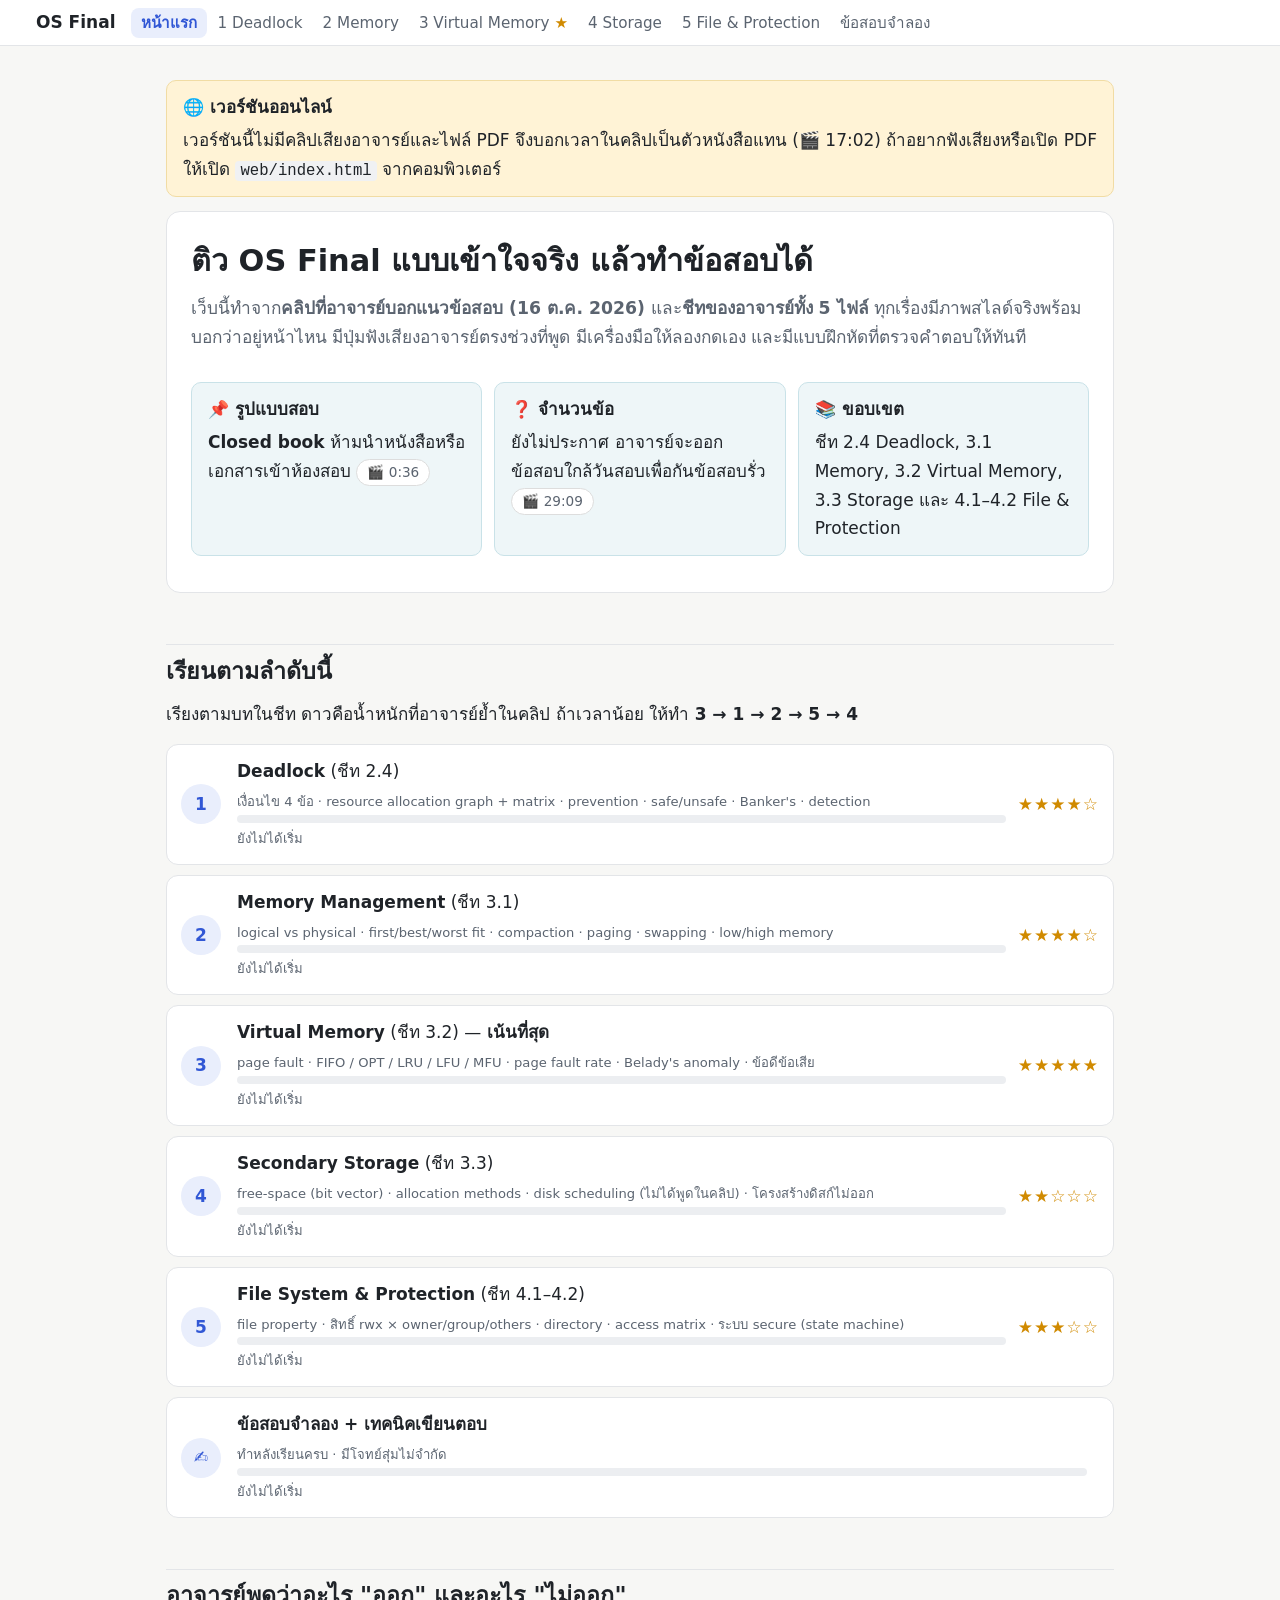
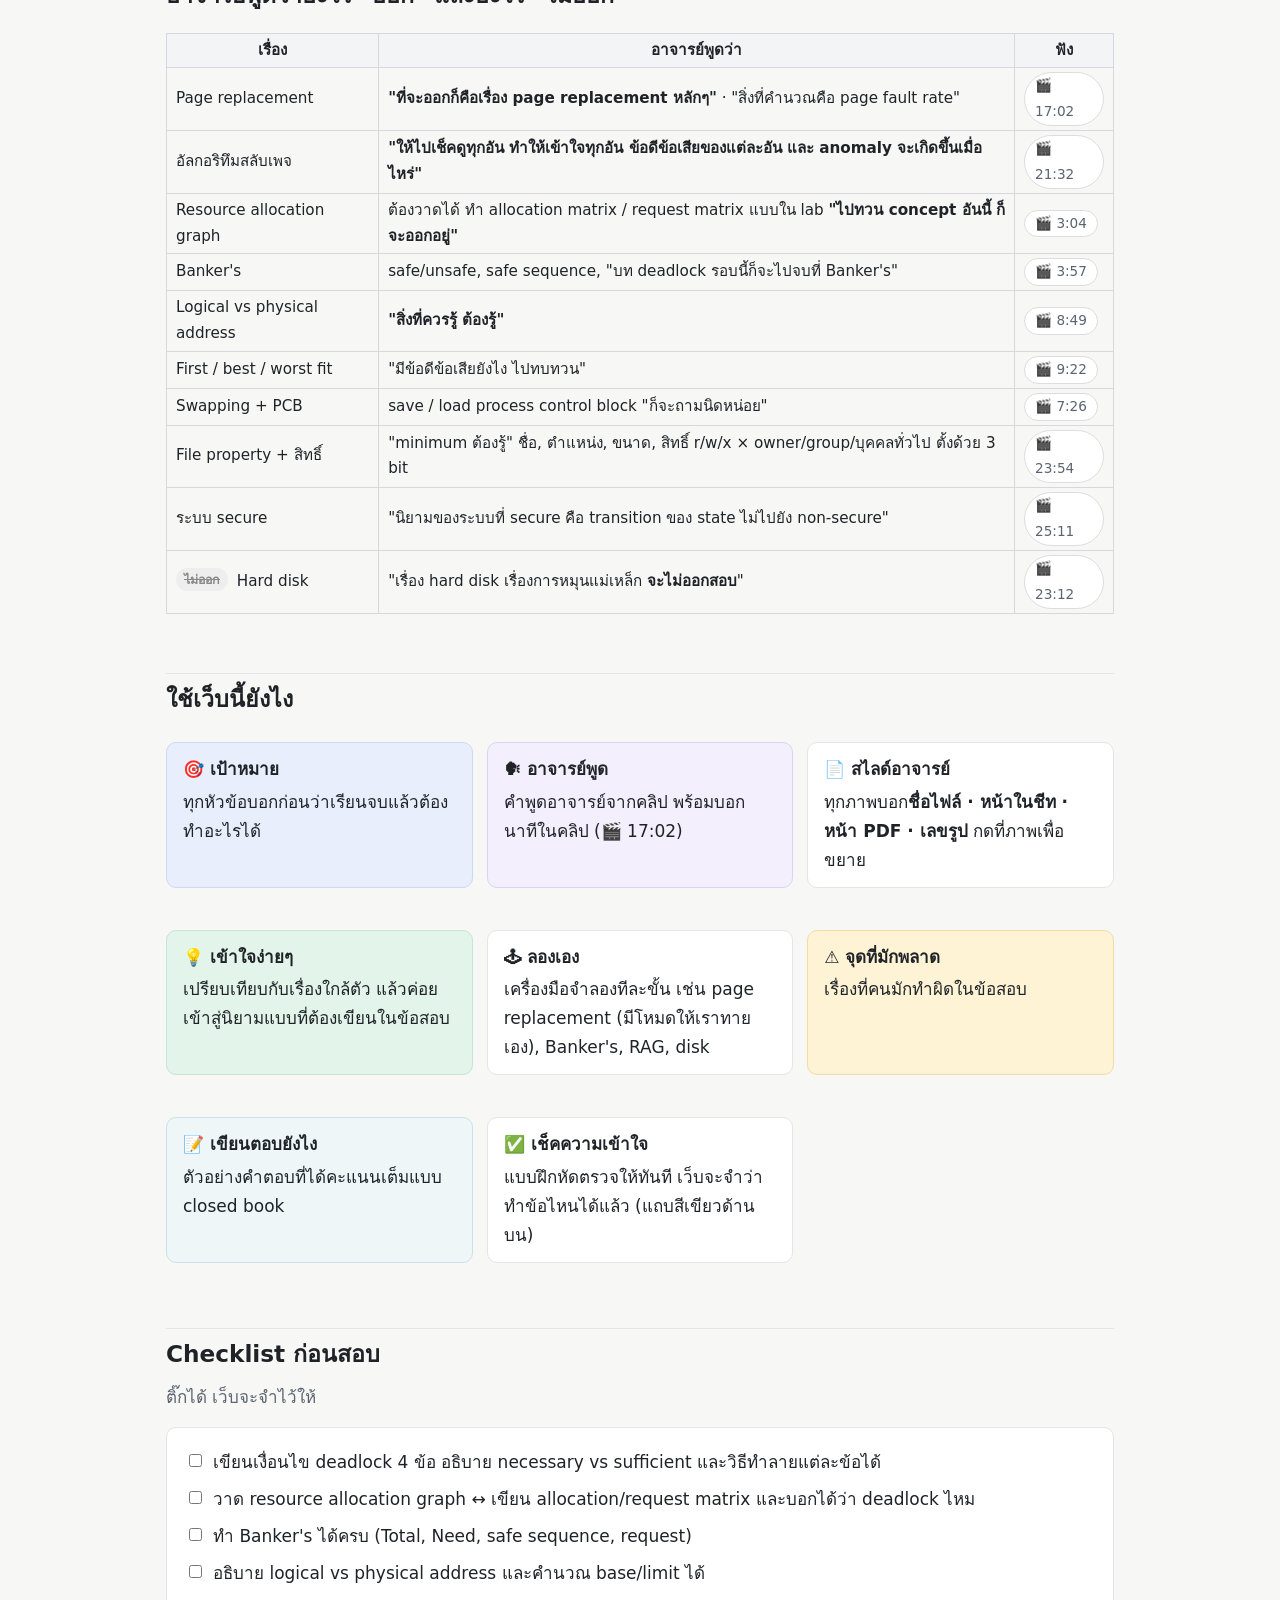
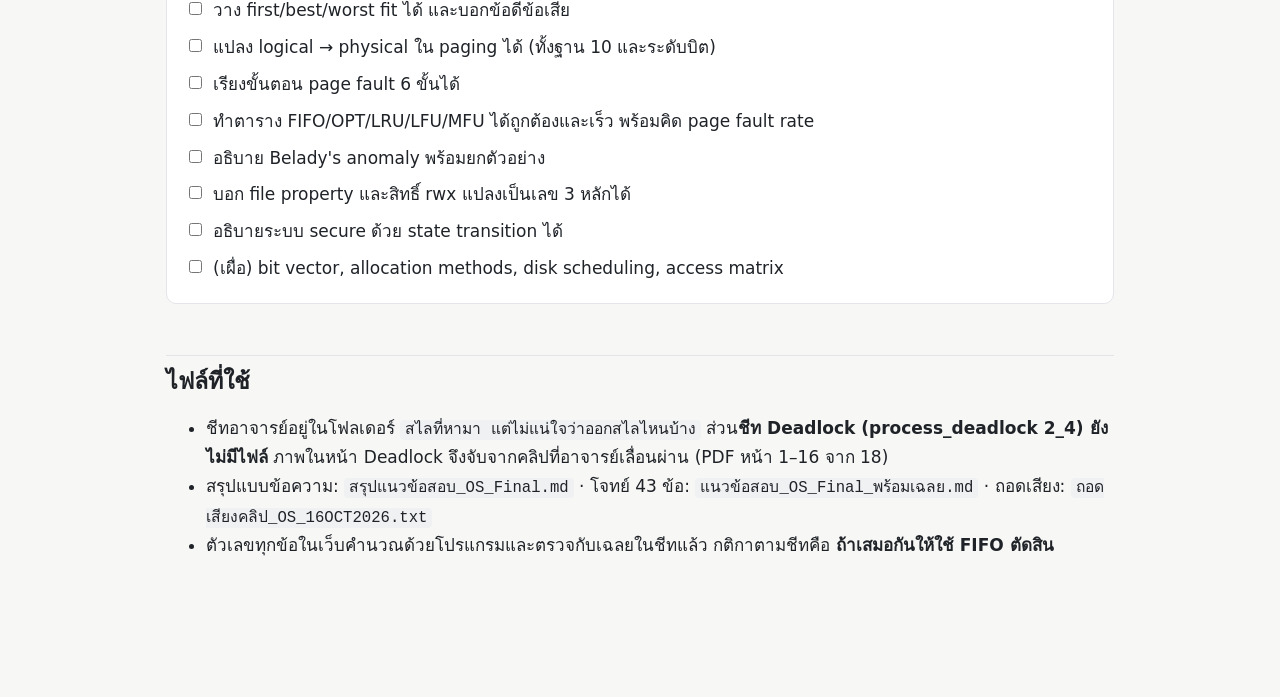
==== index.html @ ed5f4ecb "Add OS final exam study site Static study site for the OS final: deadlock, memory management, virtua" ====
<!doctype html>
<html lang="th">
<head>
<meta charset="utf-8">
<meta name="viewport" content="width=device-width, initial-scale=1">
<title>ติว OS Final — หน้าแรก</title>
<link rel="stylesheet" href="assets/style.css">
</head>
<body>
<div class="wrap single">
<main>

<div class="hero">
  <h1>ติว OS Final แบบเข้าใจจริง แล้วทำข้อสอบได้</h1>
  <p class="lead">เว็บนี้ทำจาก<b>คลิปที่อาจารย์บอกแนวข้อสอบ (16 ต.ค. 2026)</b> และ<b>ชีทของอาจารย์ทั้ง 5 ไฟล์</b> ทุกเรื่องมีภาพสไลด์จริงพร้อมบอกว่าอยู่หน้าไหน มีปุ่มฟังเสียงอาจารย์ตรงช่วงที่พูด มีเครื่องมือให้ลองกดเอง และมีแบบฝึกหัดที่ตรวจคำตอบให้ทันที</p>
  <div class="grid3">
    <div class="box exam"><span class="t">📌 รูปแบบสอบ</span><b>Closed book</b> ห้ามนำหนังสือหรือเอกสารเข้าห้องสอบ <button class="ts" data-ts="36"></button></div>
    <div class="box exam"><span class="t">❓ จำนวนข้อ</span>ยังไม่ประกาศ อาจารย์จะออกข้อสอบใกล้วันสอบเพื่อกันข้อสอบรั่ว <button class="ts" data-ts="1749"></button></div>
    <div class="box exam"><span class="t">📚 ขอบเขต</span>ชีท 2.4 Deadlock, 3.1 Memory, 3.2 Virtual Memory, 3.3 Storage และ 4.1–4.2 File &amp; Protection</div>
  </div>
</div>

<h2>เรียนตามลำดับนี้</h2>
<p>เรียงตามบทในชีท ดาวคือน้ำหนักที่อาจารย์ย้ำในคลิป ถ้าเวลาน้อย ให้ทำ <b>3 → 1 → 2 → 5 → 4</b></p>
<div class="roadmap">
  <a class="step" href="deadlock.html"><span class="n">1</span>
    <span><b>Deadlock</b> (ชีท 2.4)<br><span class="w">เงื่อนไข 4 ข้อ · resource allocation graph + matrix · prevention · safe/unsafe · Banker's · detection</span>
      <div class="progress" data-progress="deadlock"><i></i></div><span class="w ptxt"></span></span>
    <span class="stars">★★★★☆</span></a>
  <a class="step" href="memory.html"><span class="n">2</span>
    <span><b>Memory Management</b> (ชีท 3.1)<br><span class="w">logical vs physical · first/best/worst fit · compaction · paging · swapping · low/high memory</span>
      <div class="progress" data-progress="memory"><i></i></div><span class="w ptxt"></span></span>
    <span class="stars">★★★★☆</span></a>
  <a class="step" href="vm.html"><span class="n">3</span>
    <span><b>Virtual Memory</b> (ชีท 3.2) — <b>เน้นที่สุด</b><br><span class="w">page fault · FIFO / OPT / LRU / LFU / MFU · page fault rate · Belady's anomaly · ข้อดีข้อเสีย</span>
      <div class="progress" data-progress="vm"><i></i></div><span class="w ptxt"></span></span>
    <span class="stars">★★★★★</span></a>
  <a class="step" href="storage.html"><span class="n">4</span>
    <span><b>Secondary Storage</b> (ชีท 3.3)<br><span class="w">free-space (bit vector) · allocation methods · disk scheduling (ไม่ได้พูดในคลิป) · โครงสร้างดิสก์ไม่ออก</span>
      <div class="progress" data-progress="storage"><i></i></div><span class="w ptxt"></span></span>
    <span class="stars">★★☆☆☆</span></a>
  <a class="step" href="file.html"><span class="n">5</span>
    <span><b>File System &amp; Protection</b> (ชีท 4.1–4.2)<br><span class="w">file property · สิทธิ์ rwx × owner/group/others · directory · access matrix · ระบบ secure (state machine)</span>
      <div class="progress" data-progress="file"><i></i></div><span class="w ptxt"></span></span>
    <span class="stars">★★★☆☆</span></a>
  <a class="step" href="exam.html"><span class="n">✍</span>
    <span><b>ข้อสอบจำลอง + เทคนิคเขียนตอบ</b><br><span class="w">ทำหลังเรียนครบ · มีโจทย์สุ่มไม่จำกัด</span>
      <div class="progress" data-progress="exam"><i></i></div><span class="w ptxt"></span></span>
    <span class="stars"></span></a>
</div>

<h2>อาจารย์พูดว่าอะไร "ออก" และอะไร "ไม่ออก"</h2>
<div class="tblwrap">
<table class="t left">
  <tr><th>เรื่อง</th><th>อาจารย์พูดว่า</th><th>ฟัง</th></tr>
  <tr><td>Page replacement</td><td><b>"ที่จะออกก็คือเรื่อง page replacement หลักๆ"</b> · "สิ่งที่คำนวณคือ page fault rate"</td><td><button class="ts" data-ts="1022"></button></td></tr>
  <tr><td>อัลกอริทึมสลับเพจ</td><td><b>"ให้ไปเช็คดูทุกอัน ทำให้เข้าใจทุกอัน ข้อดีข้อเสียของแต่ละอัน และ anomaly จะเกิดขึ้นเมื่อไหร่"</b></td><td><button class="ts" data-ts="1292"></button></td></tr>
  <tr><td>Resource allocation graph</td><td>ต้องวาดได้ ทำ allocation matrix / request matrix แบบใน lab <b>"ไปทวน concept อันนี้ ก็จะออกอยู่"</b></td><td><button class="ts" data-ts="184"></button></td></tr>
  <tr><td>Banker's</td><td>safe/unsafe, safe sequence, "บท deadlock รอบนี้ก็จะไปจบที่ Banker's"</td><td><button class="ts" data-ts="237"></button></td></tr>
  <tr><td>Logical vs physical address</td><td><b>"สิ่งที่ควรรู้ ต้องรู้"</b></td><td><button class="ts" data-ts="529"></button></td></tr>
  <tr><td>First / best / worst fit</td><td>"มีข้อดีข้อเสียยังไง ไปทบทวน"</td><td><button class="ts" data-ts="562"></button></td></tr>
  <tr><td>Swapping + PCB</td><td>save / load process control block "ก็จะถามนิดหน่อย"</td><td><button class="ts" data-ts="446"></button></td></tr>
  <tr><td>File property + สิทธิ์</td><td>"minimum ต้องรู้" ชื่อ, ตำแหน่ง, ขนาด, สิทธิ์ r/w/x × owner/group/บุคคลทั่วไป ตั้งด้วย 3 bit</td><td><button class="ts" data-ts="1434"></button></td></tr>
  <tr><td>ระบบ secure</td><td>"นิยามของระบบที่ secure คือ transition ของ state ไม่ไปยัง non-secure"</td><td><button class="ts" data-ts="1511"></button></td></tr>
  <tr><td><span class="tag no">ไม่ออก</span> Hard disk</td><td>"เรื่อง hard disk เรื่องการหมุนแม่เหล็ก <b>จะไม่ออกสอบ</b>"</td><td><button class="ts" data-ts="1392"></button></td></tr>
</table>
</div>

<h2>ใช้เว็บนี้ยังไง</h2>
<div class="grid2">
  <div class="box goal"><span class="t">🎯 เป้าหมาย</span>ทุกหัวข้อบอกก่อนว่าเรียนจบแล้วต้องทำอะไรได้</div>
  <div class="box prof"><span class="t">🗣 อาจารย์พูด</span><span class="local-only">กด <button class="ts" data-ts="1022"></button> เพื่อฟังเสียงอาจารย์ช่วงนั้น (คลิปจะเปิดมุมขวาล่าง)</span><span class="hosted-only">คำพูดอาจารย์จากคลิป พร้อมบอกนาทีในคลิป (🎬 17:02)</span></div>
  <div class="box"><span class="t">📄 สไลด์อาจารย์</span>ทุกภาพบอก<b>ชื่อไฟล์ · หน้าในชีท · หน้า PDF · เลขรูป</b> กดที่ภาพเพื่อขยาย<span class="local-only"> หรือกด "เปิด PDF หน้านี้" เพื่อดูไฟล์จริง</span></div>
  <div class="box idea"><span class="t">💡 เข้าใจง่ายๆ</span>เปรียบเทียบกับเรื่องใกล้ตัว แล้วค่อยเข้าสู่นิยามแบบที่ต้องเขียนในข้อสอบ</div>
  <div class="box"><span class="t">🕹 ลองเอง</span>เครื่องมือจำลองทีละขั้น เช่น page replacement (มีโหมดให้เราทายเอง), Banker's, RAG, disk</div>
  <div class="box trap"><span class="t">⚠️ จุดที่มักพลาด</span>เรื่องที่คนมักทำผิดในข้อสอบ</div>
  <div class="box exam"><span class="t">📝 เขียนตอบยังไง</span>ตัวอย่างคำตอบที่ได้คะแนนเต็มแบบ closed book</div>
  <div class="box"><span class="t">✅ เช็คความเข้าใจ</span>แบบฝึกหัดตรวจให้ทันที เว็บจะจำว่าทำข้อไหนได้แล้ว (แถบสีเขียวด้านบน)</div>
</div>

<h2>Checklist ก่อนสอบ</h2>
<p class="muted">ติ๊กได้ เว็บจะจำไว้ให้</p>
<div class="card">
  <label class="check"><input type="checkbox" id="c1"> เขียนเงื่อนไข deadlock 4 ข้อ อธิบาย necessary vs sufficient และวิธีทำลายแต่ละข้อได้</label>
  <label class="check"><input type="checkbox" id="c2"> วาด resource allocation graph ↔ เขียน allocation/request matrix และบอกได้ว่า deadlock ไหม</label>
  <label class="check"><input type="checkbox" id="c3"> ทำ Banker's ได้ครบ (Total, Need, safe sequence, request)</label>
  <label class="check"><input type="checkbox" id="c4"> อธิบาย logical vs physical address และคำนวณ base/limit ได้</label>
  <label class="check"><input type="checkbox" id="c5"> วาง first/best/worst fit ได้ และบอกข้อดีข้อเสีย</label>
  <label class="check"><input type="checkbox" id="c6"> แปลง logical → physical ใน paging ได้ (ทั้งฐาน 10 และระดับบิต)</label>
  <label class="check"><input type="checkbox" id="c7"> เรียงขั้นตอน page fault 6 ขั้นได้</label>
  <label class="check"><input type="checkbox" id="c8"> ทำตาราง FIFO/OPT/LRU/LFU/MFU ได้ถูกต้องและเร็ว พร้อมคิด page fault rate</label>
  <label class="check"><input type="checkbox" id="c9"> อธิบาย Belady's anomaly พร้อมยกตัวอย่าง</label>
  <label class="check"><input type="checkbox" id="c10"> บอก file property และสิทธิ์ rwx แปลงเป็นเลข 3 หลักได้</label>
  <label class="check"><input type="checkbox" id="c11"> อธิบายระบบ secure ด้วย state transition ได้</label>
  <label class="check"><input type="checkbox" id="c12"> (เผื่อ) bit vector, allocation methods, disk scheduling, access matrix</label>
</div>

<h2>ไฟล์ที่ใช้</h2>
<ul>
  <li>ชีทอาจารย์อยู่ในโฟลเดอร์ <code>สไลที่หามา แต่ไม่แน่ใจว่าออกสไลไหนบ้าง</code> ส่วน<b>ชีท Deadlock (process_deadlock 2_4) ยังไม่มีไฟล์</b> ภาพในหน้า Deadlock จึงจับจากคลิปที่อาจารย์เลื่อนผ่าน (PDF หน้า 1–16 จาก 18)</li>
  <li>สรุปแบบข้อความ: <code>สรุปแนวข้อสอบ_OS_Final.md</code> · โจทย์ 43 ข้อ: <code>แนวข้อสอบ_OS_Final_พร้อมเฉลย.md</code> · ถอดเสียง: <code>ถอดเสียงคลิป_OS_16OCT2026.txt</code></li>
  <li>ตัวเลขทุกข้อในเว็บคำนวณด้วยโปรแกรมและตรวจกับเฉลยในชีทแล้ว กติกาตามชีทคือ <b>ถ้าเสมอกันให้ใช้ FIFO ตัดสิน</b></li>
</ul>

</main>
</div>
<script src="assets/core.js"></script>
<script src="assets/ui.js"></script>
<script src="assets/widgets.js"></script>
</body>
</html>
---- assets/style.css ----
:root {
  --bg: #f7f7f5;
  --card: #ffffff;
  --ink: #1f2328;
  --muted: #5b6470;
  --line: #e3e5e8;
  --accent: #3157d5;
  --accent-soft: #e9eefc;
  --good: #1a7f4b;
  --good-soft: #e3f4ea;
  --bad: #c43d3d;
  --bad-soft: #fbe7e7;
  --warn: #9a6200;
  --warn-soft: #fff3d6;
  --hl: #ffe9a8;
  --radius: 10px;
  --mono: "Cascadia Mono", Consolas, Menlo, "Courier New", monospace;
  --sans: "Sarabun", "Leelawadee UI", Thonburi, "Noto Sans Thai", Tahoma, system-ui, -apple-system, sans-serif;
}
* { box-sizing: border-box; }
html { scroll-behavior: smooth; scroll-padding-top: 72px; }
body { margin: 0; font-family: var(--sans); font-size: 17px; line-height: 1.7; color: var(--ink); background: var(--bg); }
a { color: var(--accent); }
code, kbd, .mono { font-family: var(--mono); font-size: .92em; }
code { background: #f0f1f3; padding: 1px 5px; border-radius: 4px; }
h1, h2, h3, h4 { line-height: 1.35; }
h1 { font-size: 1.9rem; margin: .2em 0 .4em; }
h2 { font-size: 1.45rem; margin: 2.2em 0 .6em; padding-top: .4em; border-top: 1px solid var(--line); }
h3 { font-size: 1.15rem; margin: 1.6em 0 .5em; }
p { margin: .5em 0 .9em; }

/* ---------- top bar ---------- */
.topbar { position: sticky; top: 0; z-index: 50; background: #fff; border-bottom: 1px solid var(--line); }
.topbar .in { max-width: 1240px; margin: 0 auto; display: flex; align-items: center; gap: 6px; padding: 8px 16px; overflow-x: auto; }
.topbar .brand { font-weight: 700; margin-right: 10px; white-space: nowrap; text-decoration: none; color: var(--ink); }
.topbar nav a { white-space: nowrap; text-decoration: none; color: var(--muted); padding: 6px 10px; border-radius: 8px; font-size: .95rem; }
.topbar nav a:hover { background: #f1f2f4; color: var(--ink); }
.topbar nav a.on { background: var(--accent-soft); color: var(--accent); font-weight: 600; }
.topbar .star { color: #d08a00; }

/* ---------- layout ---------- */
.wrap { max-width: 1240px; margin: 0 auto; padding: 20px 16px 120px; display: grid; grid-template-columns: 230px minmax(0, 1fr); gap: 28px; }
.wrap.single { grid-template-columns: minmax(0, 1fr); max-width: 980px; }
.toc { position: sticky; top: 70px; align-self: start; max-height: calc(100vh - 90px); overflow: auto; font-size: .9rem; padding-right: 6px; }
.toc b { display: block; margin-bottom: 6px; color: var(--muted); font-size: .8rem; letter-spacing: .04em; }
.toc a { display: block; color: var(--muted); text-decoration: none; padding: 3px 8px; border-left: 2px solid transparent; }
.toc a:hover, .toc a.on { color: var(--accent); border-left-color: var(--accent); }
.toc a.sub { padding-left: 18px; font-size: .85rem; }
main { min-width: 0; }
@media (max-width: 900px) { .wrap { grid-template-columns: minmax(0, 1fr); } .toc { display: none; } body { font-size: 16px; } }

.lead { font-size: 1.08rem; color: var(--muted); }
.card { background: var(--card); border: 1px solid var(--line); border-radius: var(--radius); padding: 16px 18px; margin: 14px 0; }
.grid2 { display: grid; grid-template-columns: repeat(auto-fit, minmax(280px, 1fr)); gap: 14px; }
.grid3 { display: grid; grid-template-columns: repeat(auto-fit, minmax(220px, 1fr)); gap: 12px; }

/* ---------- callouts ---------- */
.box { border-radius: var(--radius); padding: 12px 16px; margin: 14px 0; border: 1px solid var(--line); background: #fff; }
.box > :first-child { margin-top: 0; }
.box > :last-child { margin-bottom: 0; }
.box .t { font-weight: 700; display: block; margin-bottom: 4px; }
.goal { background: var(--accent-soft); border-color: #cdd8f7; }
.prof { background: #f3effc; border-color: #ddd2f5; }
.idea { background: var(--good-soft); border-color: #c4e6d2; }
.trap { background: var(--warn-soft); border-color: #f1dca4; }
.exam { background: #eef6f8; border-color: #c9e2e8; }
.prof q { quotes: "“" "”"; font-style: normal; }
.tag { display: inline-block; font-size: .78rem; padding: 1px 8px; border-radius: 99px; background: #eef0f3; color: var(--muted); margin-right: 4px; vertical-align: 2px; }
.tag.hot { background: #ffe8c2; color: #8a5300; }
.tag.no { background: #eee; color: #888; text-decoration: line-through; }

/* ---------- video timestamp button ---------- */
.ts { display: inline-flex; align-items: center; gap: 4px; border: 1px solid #cfc3ee; background: #fff; color: #5b3fb6; border-radius: 99px; padding: 0 10px; font-size: .85rem; cursor: pointer; font-family: var(--sans); line-height: 1.9; }
.ts:hover { background: #f3effc; }
.ts.off { cursor: default; border-color: #ddd; color: var(--muted); }
.ts.off:hover { background: #fff; }

/* ---------- slides ---------- */
.slides { display: grid; grid-template-columns: repeat(auto-fill, minmax(320px, 1fr)); gap: 12px; margin: 12px 0; }
.slides.one { grid-template-columns: minmax(0, 640px); }
.slides.wide { grid-template-columns: repeat(auto-fill, minmax(440px, 1fr)); }
figure.slide { margin: 0; background: #fff; border: 1px solid var(--line); border-radius: var(--radius); overflow: hidden; display: flex; flex-direction: column; }
figure.slide img { width: 100%; display: block; cursor: zoom-in; background: #fbf6ec; }
figure.slide figcaption { font-size: .82rem; padding: 8px 10px; color: var(--muted); line-height: 1.5; border-top: 1px solid var(--line); }
figure.slide figcaption b { color: var(--ink); }
figure.slide figcaption a { white-space: nowrap; }
.lightbox { position: fixed; inset: 0; background: rgba(15, 18, 25, .88); z-index: 100; display: none; overflow: auto; padding: 24px; }
.lightbox.on { display: block; }
.lightbox img { display: block; margin: 0 auto; max-width: min(1200px, 100%); background: #fff; border-radius: 6px; }
.lightbox .cap { color: #fff; text-align: center; margin: 10px auto; max-width: 1000px; font-size: .95rem; }
.lightbox .x { position: fixed; top: 14px; right: 18px; font-size: 28px; color: #fff; background: none; border: 0; cursor: pointer; }

/* ---------- video dock ---------- */
.vdock { position: fixed; right: 16px; bottom: 16px; z-index: 60; width: 380px; max-width: calc(100vw - 32px); background: #111; border-radius: 12px; box-shadow: 0 8px 28px rgba(0,0,0,.3); overflow: hidden; display: none; }
.vdock.on { display: block; }
.vdock video { width: 100%; display: block; }
.vdock .bar { display: flex; justify-content: space-between; align-items: center; color: #ddd; font-size: .8rem; padding: 4px 10px; }
.vdock .bar button { background: none; border: 0; color: #ddd; cursor: pointer; font-size: 1rem; }
.vbtn { position: fixed; right: 16px; bottom: 16px; z-index: 59; border: 0; background: #5b3fb6; color: #fff; padding: 10px 14px; border-radius: 99px; cursor: pointer; font-family: var(--sans); box-shadow: 0 4px 14px rgba(0,0,0,.2); }

/* ---------- forms / widgets ---------- */
.widget { background: #fff; border: 1px solid #cfd8f3; border-radius: var(--radius); margin: 16px 0; overflow: hidden; }
.widget > .wh { background: var(--accent-soft); padding: 8px 14px; font-weight: 700; color: #233c99; display: flex; justify-content: space-between; align-items: center; gap: 8px; flex-wrap: wrap; }
.widget > .wb { padding: 14px; }
.row { display: flex; flex-wrap: wrap; gap: 8px 14px; align-items: center; margin: 6px 0; }
label.f { display: inline-flex; align-items: center; gap: 6px; font-size: .92rem; color: var(--muted); }
input[type=text], input[type=number], select, textarea { font: inherit; font-size: .95rem; padding: 5px 8px; border: 1px solid #c9ced6; border-radius: 7px; background: #fff; color: var(--ink); }
input[type=text].wide { flex: 1 1 auto; width: 100%; min-width: 0; font-family: var(--mono); }
label.f:has(input.wide) { flex: 1 1 460px; }
input[type=number] { width: 80px; }
textarea { width: 100%; font-family: var(--mono); }
button.b { font: inherit; font-size: .92rem; padding: 5px 12px; border-radius: 7px; border: 1px solid #c9ced6; background: #fff; cursor: pointer; color: var(--ink); }
button.b:hover { background: #f4f5f7; }
button.b.pri { background: var(--accent); border-color: var(--accent); color: #fff; }
button.b.pri:hover { background: #2747b8; }
button.b:disabled { opacity: .45; cursor: default; }
.seg { display: inline-flex; border: 1px solid #c9ced6; border-radius: 8px; overflow: hidden; }
.seg button { font: inherit; font-size: .9rem; border: 0; background: #fff; padding: 5px 12px; cursor: pointer; border-right: 1px solid #e1e4e8; }
.seg button:last-child { border-right: 0; }
.seg button.on { background: var(--accent); color: #fff; }
.explain { background: #fafbfc; border: 1px solid var(--line); border-radius: 8px; padding: 10px 12px; margin-top: 10px; font-size: .95rem; min-height: 2.6em; }
.explain .big { font-size: 1.05rem; font-weight: 700; }
.muted { color: var(--muted); }
.ok { color: var(--good); font-weight: 700; }
.no { color: var(--bad); font-weight: 700; }

/* ---------- tables ---------- */
.tblwrap { overflow-x: auto; }
table.t { border-collapse: collapse; margin: 8px 0; font-size: .95rem; }
table.t th, table.t td { border: 1px solid #d5d9df; padding: 4px 9px; text-align: center; }
table.t th { background: #f3f4f6; font-weight: 600; }
table.t.left td { text-align: left; }
table.pr td, table.pr th { min-width: 30px; padding: 3px 5px; font-family: var(--mono); }
table.pr td.cur, table.pr th.cur { outline: 2px solid var(--accent); outline-offset: -2px; }
table.pr td.new { background: var(--hl); font-weight: 700; }
table.pr td.hitc { background: var(--good-soft); }
table.pr td.fault { color: var(--bad); font-weight: 700; }
table.pr td.hit { color: var(--good); }
table.pr td.future { color: transparent; }
table.pr td.pick { cursor: pointer; background: #fff7e0; }
table.pr td.pick:hover { background: #ffe2a0; }
table.m td { font-family: var(--mono); min-width: 34px; }
table.m td input { width: 44px; text-align: center; padding: 2px; font-family: var(--mono); }
tr.hl td { background: var(--hl); }
tr.done td { background: var(--good-soft); }
tr.dead td { background: var(--bad-soft); }

/* ---------- quiz ---------- */
.quiz { margin: 14px 0; }
.q { background: #fff; border: 1px solid var(--line); border-radius: var(--radius); padding: 12px 16px; margin: 12px 0; }
.q .qt { font-weight: 600; margin-bottom: 6px; }
.q .qn { color: var(--accent); margin-right: 6px; }
.q .opts { display: grid; gap: 6px; margin: 6px 0; }
.q .opt { text-align: left; font: inherit; font-size: .95rem; padding: 6px 10px; border: 1px solid #d5d9df; border-radius: 8px; background: #fff; cursor: pointer; }
.q .opt:hover { background: #f6f7f9; }
.q .opt.right { background: var(--good-soft); border-color: #8fd0aa; }
.q .opt.wrong { background: var(--bad-soft); border-color: #eaa7a7; }
.q .fb { margin-top: 8px; font-size: .93rem; display: none; }
.q .fb.on { display: block; }
.q .ans { display: none; background: #fafbfc; border-left: 3px solid var(--accent); padding: 8px 12px; margin-top: 8px; font-size: .95rem; }
.q .ans.on { display: block; }
.q.solved { border-color: #9ad4b3; }
.q pre { margin: 6px 0; }
pre { background: #f6f7f9; border: 1px solid var(--line); border-radius: 8px; padding: 10px 12px; overflow-x: auto; font-family: var(--mono); font-size: .88rem; line-height: 1.5; }

/* ---------- home ---------- */
.hero { background: #fff; border: 1px solid var(--line); border-radius: 14px; padding: 22px 24px; }
.roadmap { counter-reset: s; display: grid; gap: 10px; }
.roadmap a.step { display: grid; grid-template-columns: 44px 1fr auto; gap: 12px; align-items: center; text-decoration: none; color: var(--ink); background: #fff; border: 1px solid var(--line); border-radius: 12px; padding: 12px 14px; }
.roadmap a.step:hover { border-color: var(--accent); }
.roadmap .n { width: 40px; height: 40px; border-radius: 50%; display: grid; place-items: center; background: var(--accent-soft); color: var(--accent); font-weight: 700; }
.roadmap .w { font-size: .82rem; color: var(--muted); }
.stars { color: #d08a00; letter-spacing: 1px; white-space: nowrap; }
.progress { height: 8px; background: #eceef1; border-radius: 99px; overflow: hidden; }
.progress > i { display: block; height: 100%; background: var(--good); width: 0; transition: width .3s; }
.check { display: flex; gap: 8px; align-items: flex-start; padding: 4px 0; }
.check input { margin-top: 6px; }

svg text { font-family: var(--sans); }
.legend { font-size: .85rem; color: var(--muted); }
.legend span { display: inline-flex; align-items: center; gap: 4px; margin-right: 12px; }
.legend i { width: 14px; height: 14px; border-radius: 3px; display: inline-block; }
.nextprev { display: flex; justify-content: space-between; gap: 12px; margin-top: 40px; }
.nextprev a { flex: 1; text-decoration: none; background: #fff; border: 1px solid var(--line); border-radius: 10px; padding: 10px 14px; }
.nextprev a:hover { border-color: var(--accent); }
.nextprev .r { text-align: right; }

/* iPad / touch */
@media (hover: none) { button.b, .seg button, .q .opt { min-height: 38px; } table.m td input { width: 48px; min-height: 32px; } }
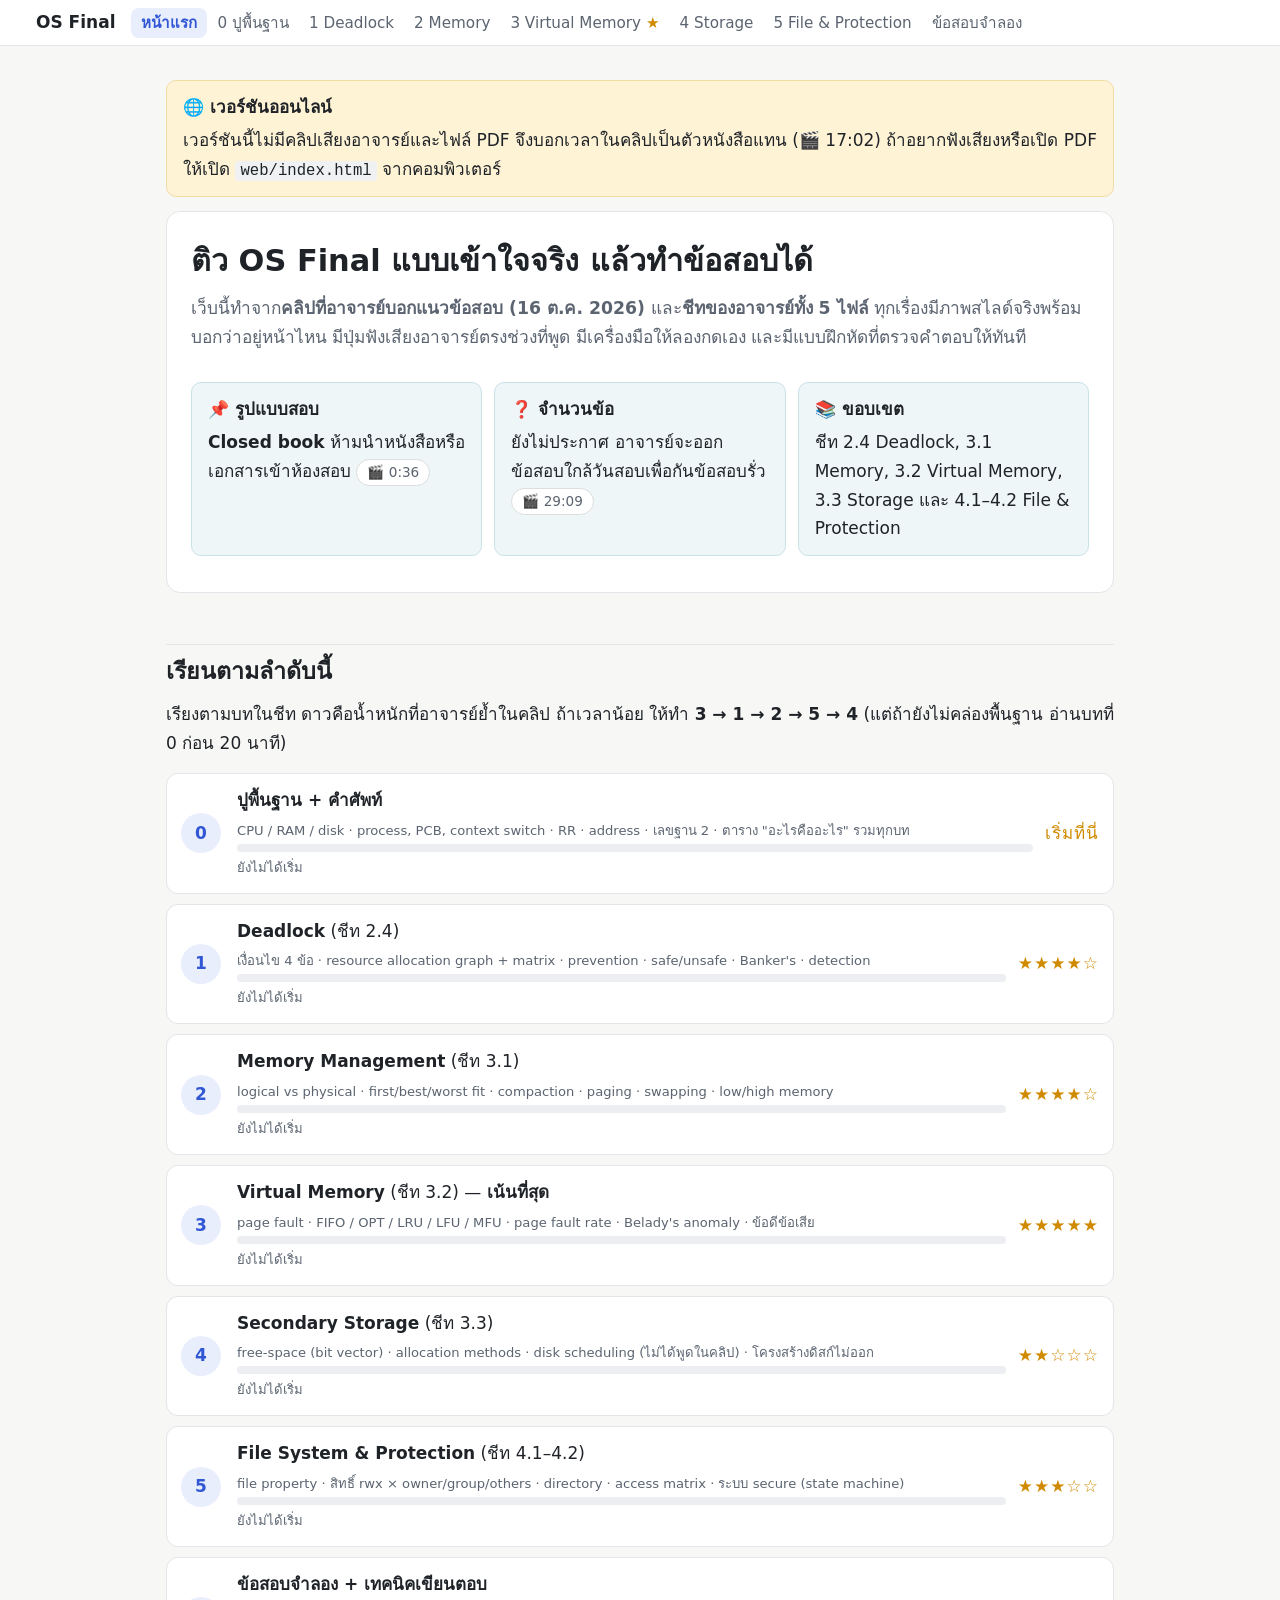
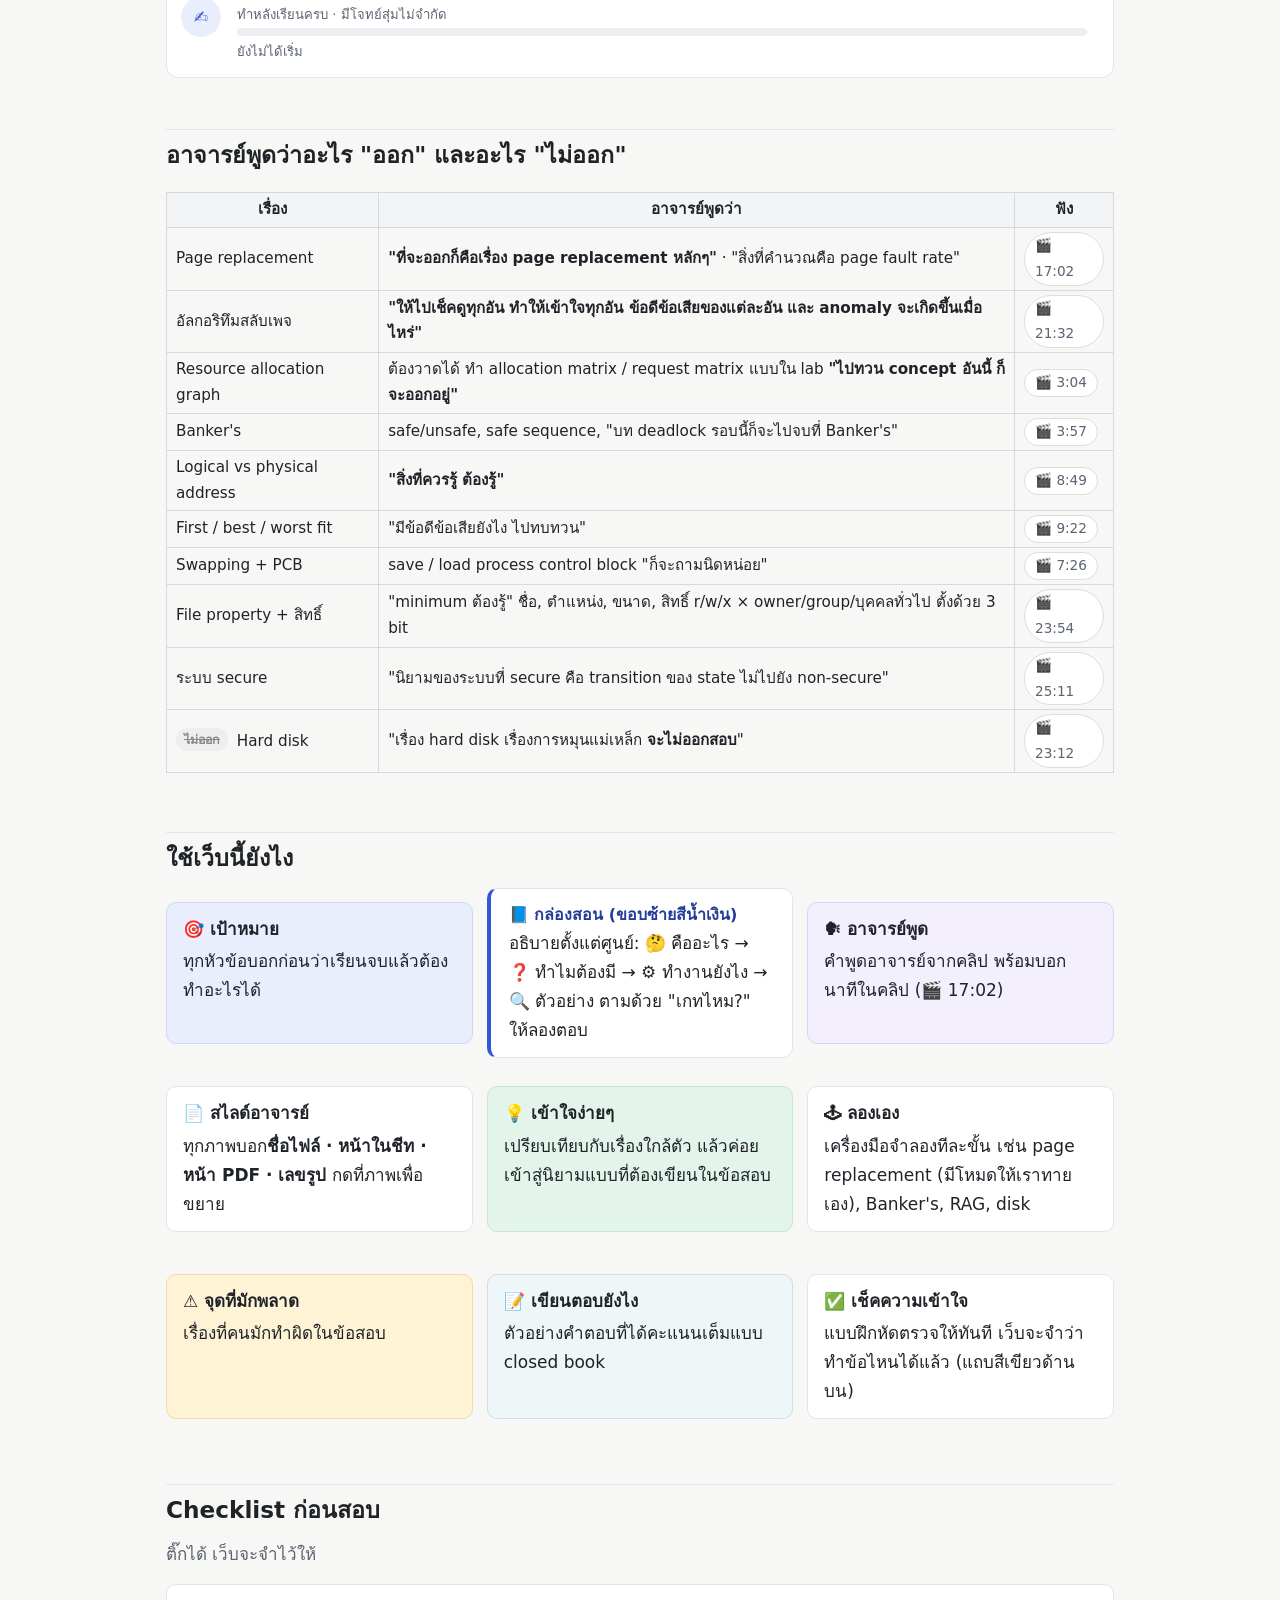
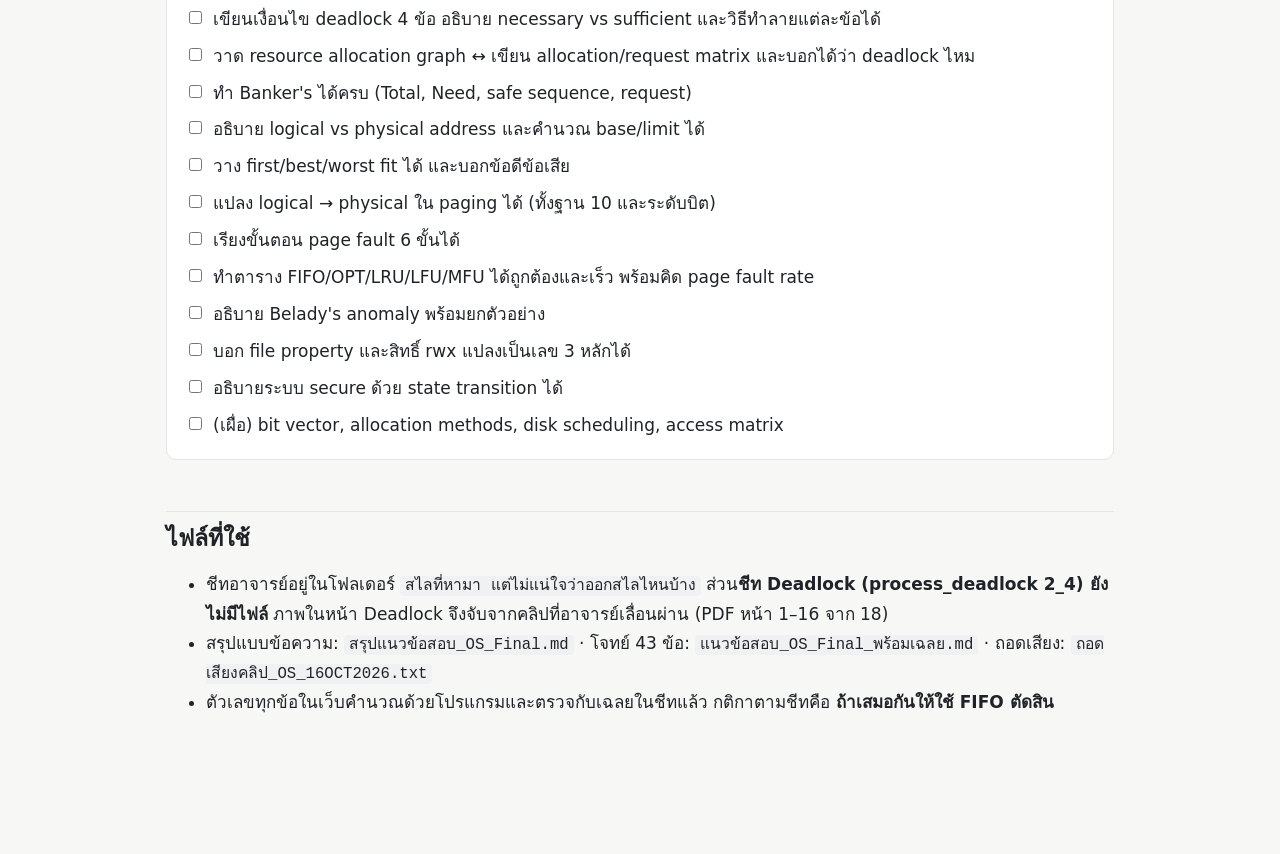
==== commit a8f9948c: "Explain every topic from scratch and add basics page Add a "0 ปูพื้นฐาน" page (CPU/RAM/disk, process" ====
--- a/index.html
+++ b/index.html
@@ -21,8 +21,12 @@
 </div>
 
 <h2>เรียนตามลำดับนี้</h2>
-<p>เรียงตามบทในชีท ดาวคือน้ำหนักที่อาจารย์ย้ำในคลิป ถ้าเวลาน้อย ให้ทำ <b>3 → 1 → 2 → 5 → 4</b></p>
+<p>เรียงตามบทในชีท ดาวคือน้ำหนักที่อาจารย์ย้ำในคลิป ถ้าเวลาน้อย ให้ทำ <b>3 → 1 → 2 → 5 → 4</b> (แต่ถ้ายังไม่คล่องพื้นฐาน อ่านบทที่ 0 ก่อน 20 นาที)</p>
 <div class="roadmap">
+  <a class="step" href="basics.html"><span class="n">0</span>
+    <span><b>ปูพื้นฐาน + คำศัพท์</b><br><span class="w">CPU / RAM / disk · process, PCB, context switch · RR · address · เลขฐาน 2 · ตาราง "อะไรคืออะไร" รวมทุกบท</span>
+      <div class="progress" data-progress="basics"><i></i></div><span class="w ptxt"></span></span>
+    <span class="stars">เริ่มที่นี่</span></a>
   <a class="step" href="deadlock.html"><span class="n">1</span>
     <span><b>Deadlock</b> (ชีท 2.4)<br><span class="w">เงื่อนไข 4 ข้อ · resource allocation graph + matrix · prevention · safe/unsafe · Banker's · detection</span>
       <div class="progress" data-progress="deadlock"><i></i></div><span class="w ptxt"></span></span>
@@ -69,6 +73,7 @@
 <h2>ใช้เว็บนี้ยังไง</h2>
 <div class="grid2">
   <div class="box goal"><span class="t">🎯 เป้าหมาย</span>ทุกหัวข้อบอกก่อนว่าเรียนจบแล้วต้องทำอะไรได้</div>
+  <div class="learn" style="margin:0"><h4>📘 กล่องสอน (ขอบซ้ายสีน้ำเงิน)</h4>อธิบายตั้งแต่ศูนย์: 🤔 คืออะไร → ❓ ทำไมต้องมี → ⚙️ ทำงานยังไง → 🔍 ตัวอย่าง ตามด้วย "เกทไหม?" ให้ลองตอบ</div>
   <div class="box prof"><span class="t">🗣 อาจารย์พูด</span><span class="local-only">กด <button class="ts" data-ts="1022"></button> เพื่อฟังเสียงอาจารย์ช่วงนั้น (คลิปจะเปิดมุมขวาล่าง)</span><span class="hosted-only">คำพูดอาจารย์จากคลิป พร้อมบอกนาทีในคลิป (🎬 17:02)</span></div>
   <div class="box"><span class="t">📄 สไลด์อาจารย์</span>ทุกภาพบอก<b>ชื่อไฟล์ · หน้าในชีท · หน้า PDF · เลขรูป</b> กดที่ภาพเพื่อขยาย<span class="local-only"> หรือกด "เปิด PDF หน้านี้" เพื่อดูไฟล์จริง</span></div>
   <div class="box idea"><span class="t">💡 เข้าใจง่ายๆ</span>เปรียบเทียบกับเรื่องใกล้ตัว แล้วค่อยเข้าสู่นิยามแบบที่ต้องเขียนในข้อสอบ</div>
--- a/assets/style.css
+++ b/assets/style.css
@@ -187,3 +187,16 @@
 
 /* iPad / touch */
 @media (hover: none) { button.b, .seg button, .q .opt { min-height: 38px; } table.m td input { width: 48px; min-height: 32px; } }
+
+/* กล่องสอนแบบไม่รู้มาก่อน */
+.learn { background: #fff; border: 1px solid var(--line); border-left: 4px solid var(--accent); border-radius: var(--radius); padding: 12px 18px; margin: 14px 0; }
+.learn h4 { margin: 1em 0 .25em; font-size: 1rem; color: #233c99; }
+.learn h4:first-child { margin-top: .2em; }
+.learn ol, .learn ul { margin: .3em 0 .6em; padding-left: 1.4em; }
+.learn p { margin: .3em 0 .6em; }
+.gotit { background: #fffdf3; border: 1px dashed #e2c46b; border-radius: var(--radius); padding: 8px 14px; margin: 10px 0 18px; }
+.gotit > .t { font-weight: 700; color: #8a6300; }
+table.gloss td:first-child { white-space: nowrap; font-weight: 600; }
+.flow { display: flex; flex-wrap: wrap; align-items: center; gap: 6px; margin: 8px 0; }
+.flow span { background: var(--accent-soft); border: 1px solid #cdd8f7; border-radius: 8px; padding: 3px 10px; font-size: .92rem; }
+.flow i { color: var(--muted); font-style: normal; }
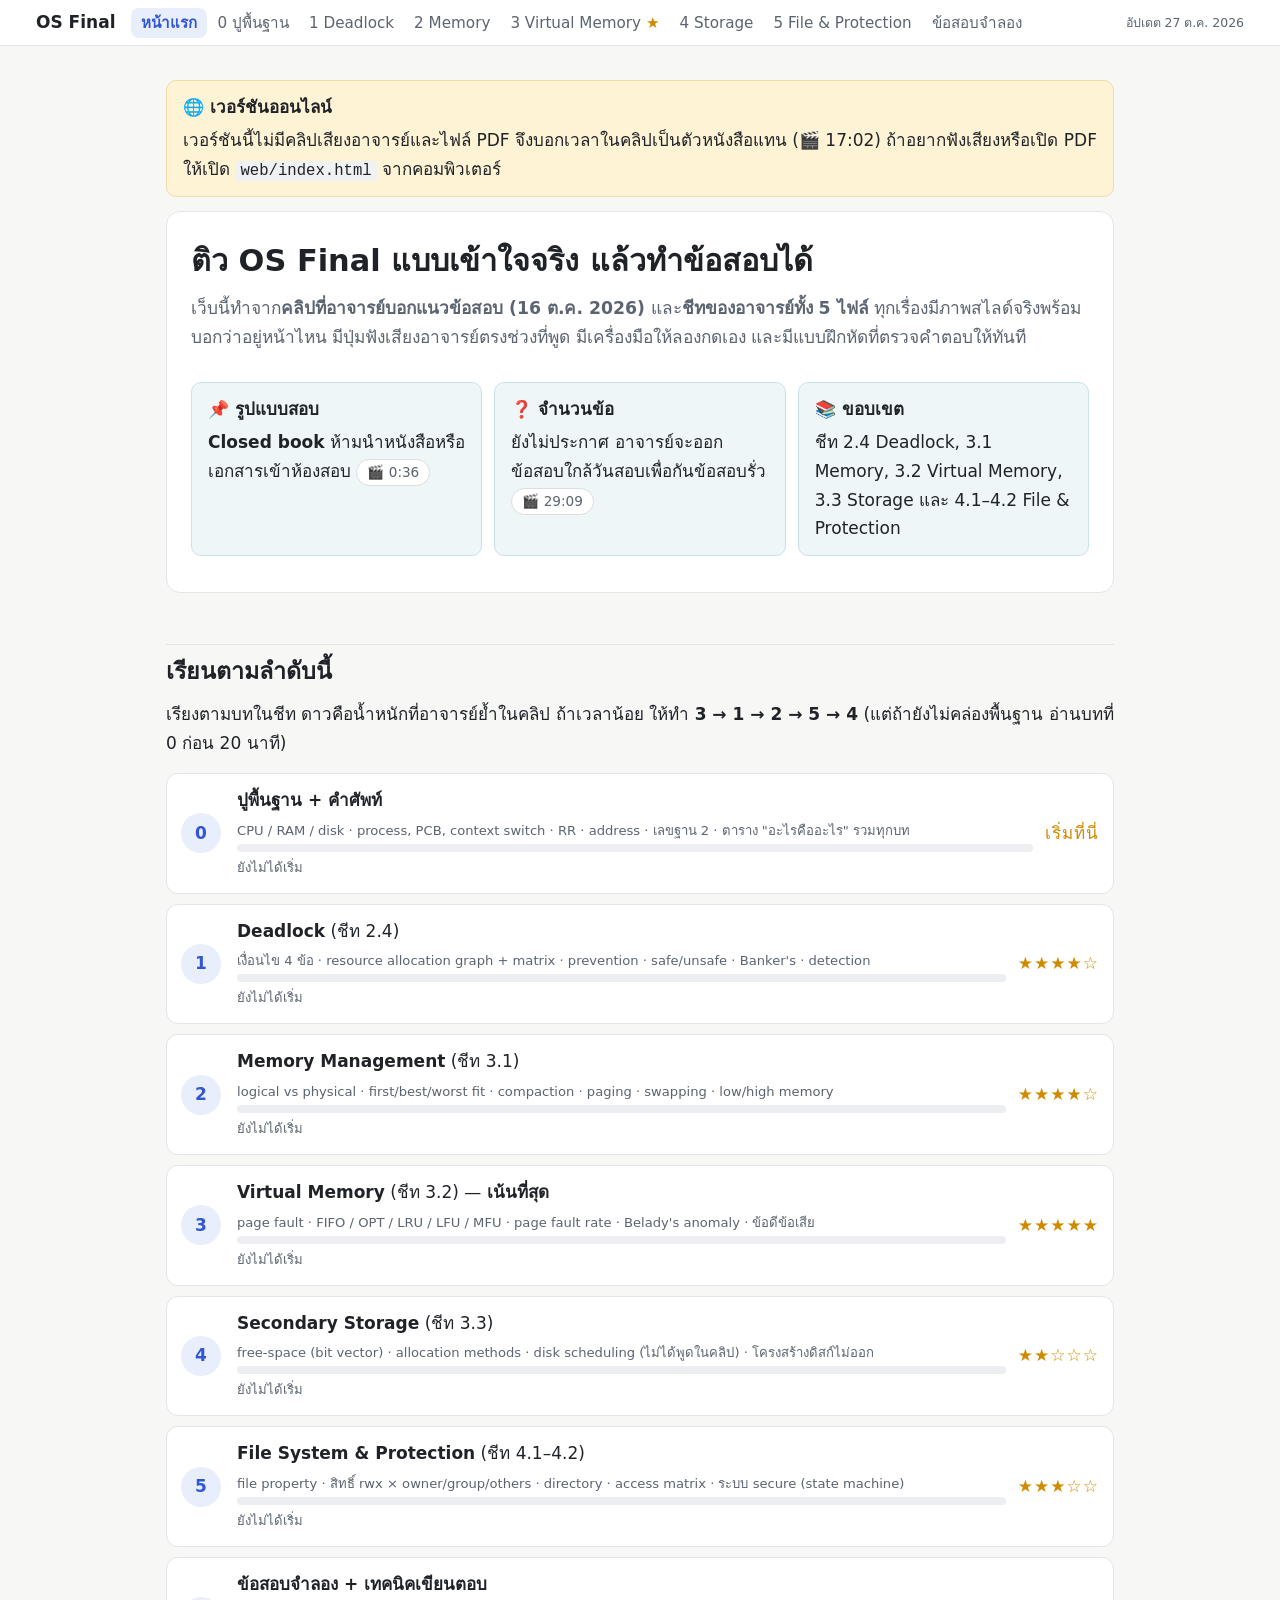
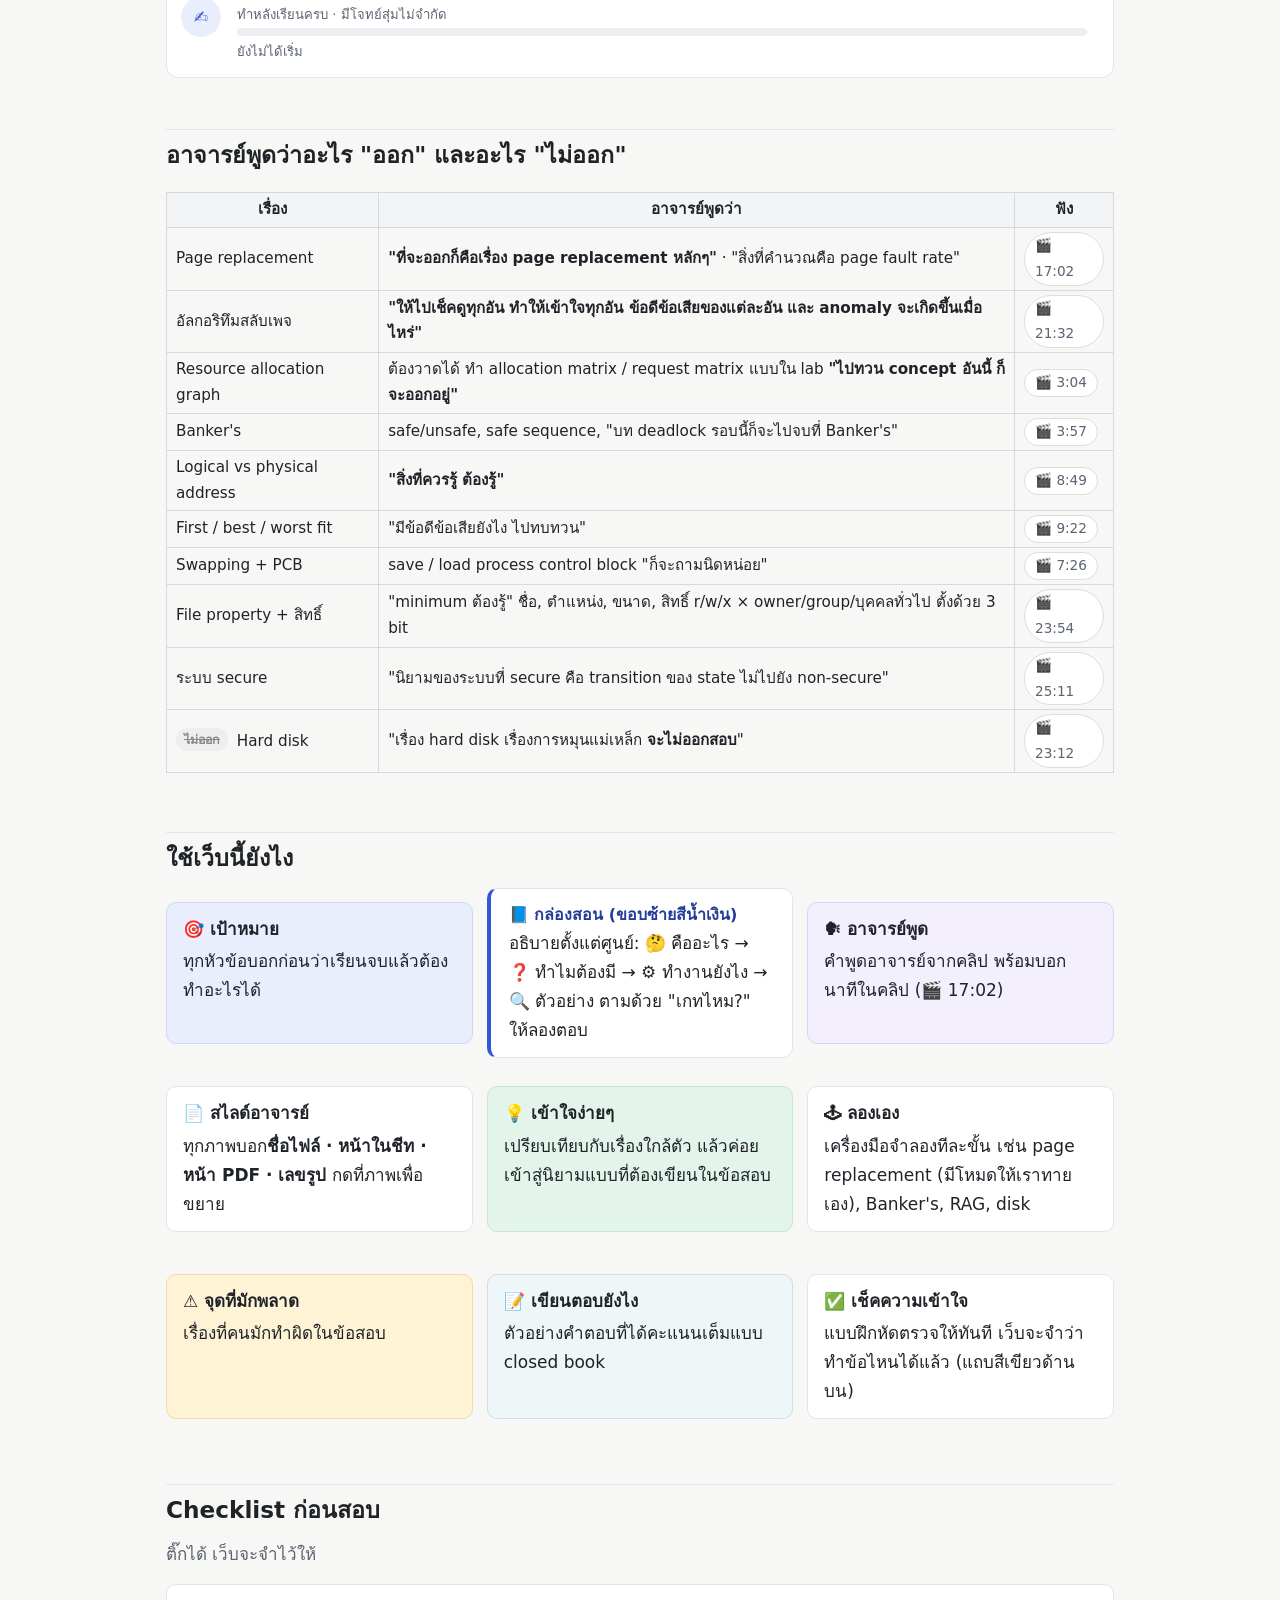
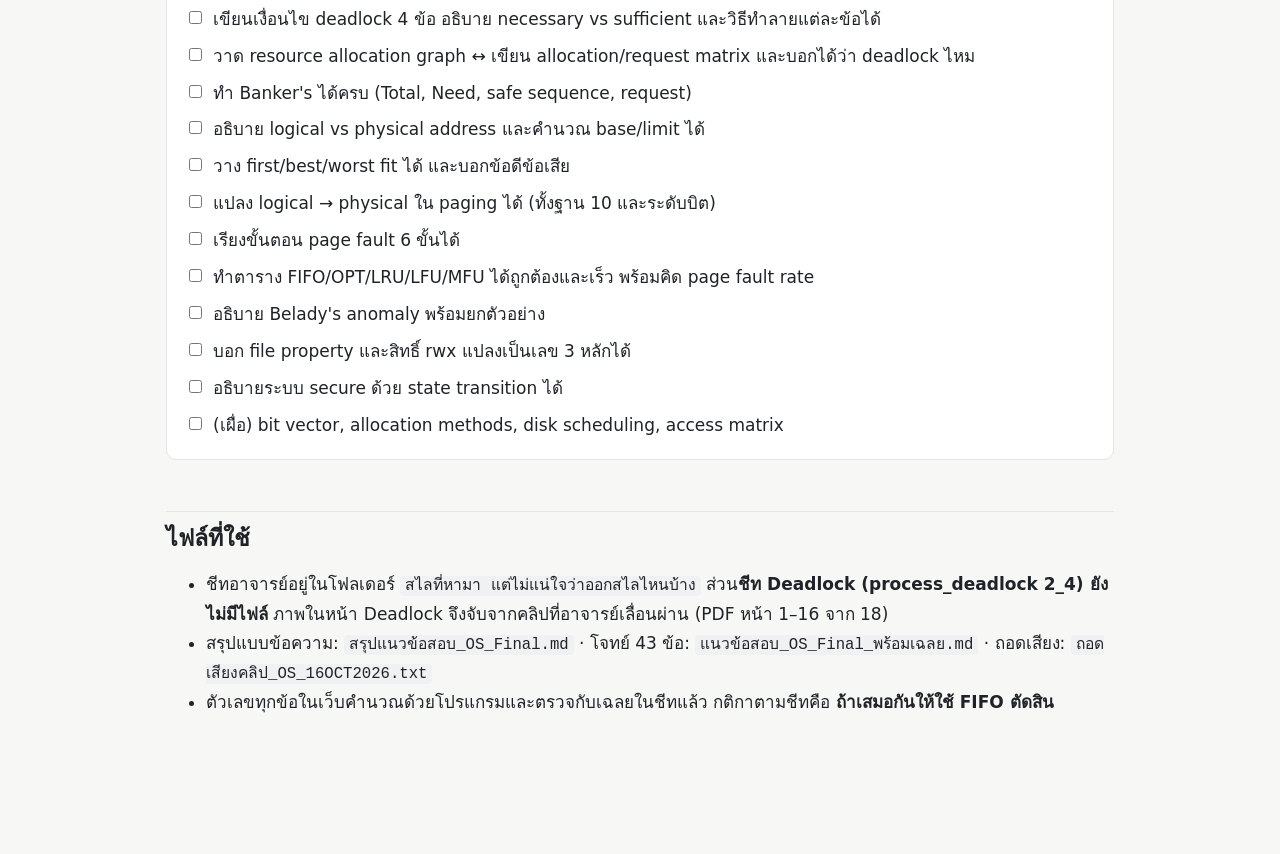
==== commit e1ac9248: "Add quick checks to every section and force fresh assets Every lesson section now ends with a "เกทไห" ====
--- a/index.html
+++ b/index.html
@@ -4,7 +4,7 @@
 <meta charset="utf-8">
 <meta name="viewport" content="width=device-width, initial-scale=1">
 <title>ติว OS Final — หน้าแรก</title>
-<link rel="stylesheet" href="assets/style.css">
+<link rel="stylesheet" href="assets/style.css?v=20261027">
 </head>
 <body>
 <div class="wrap single">
@@ -109,8 +109,8 @@
 
 </main>
 </div>
-<script src="assets/core.js"></script>
-<script src="assets/ui.js"></script>
-<script src="assets/widgets.js"></script>
+<script src="assets/core.js?v=20261027"></script>
+<script src="assets/ui.js?v=20261027"></script>
+<script src="assets/widgets.js?v=20261027"></script>
 </body>
 </html>
--- a/assets/style.css
+++ b/assets/style.css
@@ -200,3 +200,5 @@
 .flow { display: flex; flex-wrap: wrap; align-items: center; gap: 6px; margin: 8px 0; }
 .flow span { background: var(--accent-soft); border: 1px solid #cdd8f7; border-radius: 8px; padding: 3px 10px; font-size: .92rem; }
 .flow i { color: var(--muted); font-style: normal; }
+
+.topbar .ver { margin-left: auto; padding-left: 12px; font-size: .78rem; color: var(--muted); white-space: nowrap; }
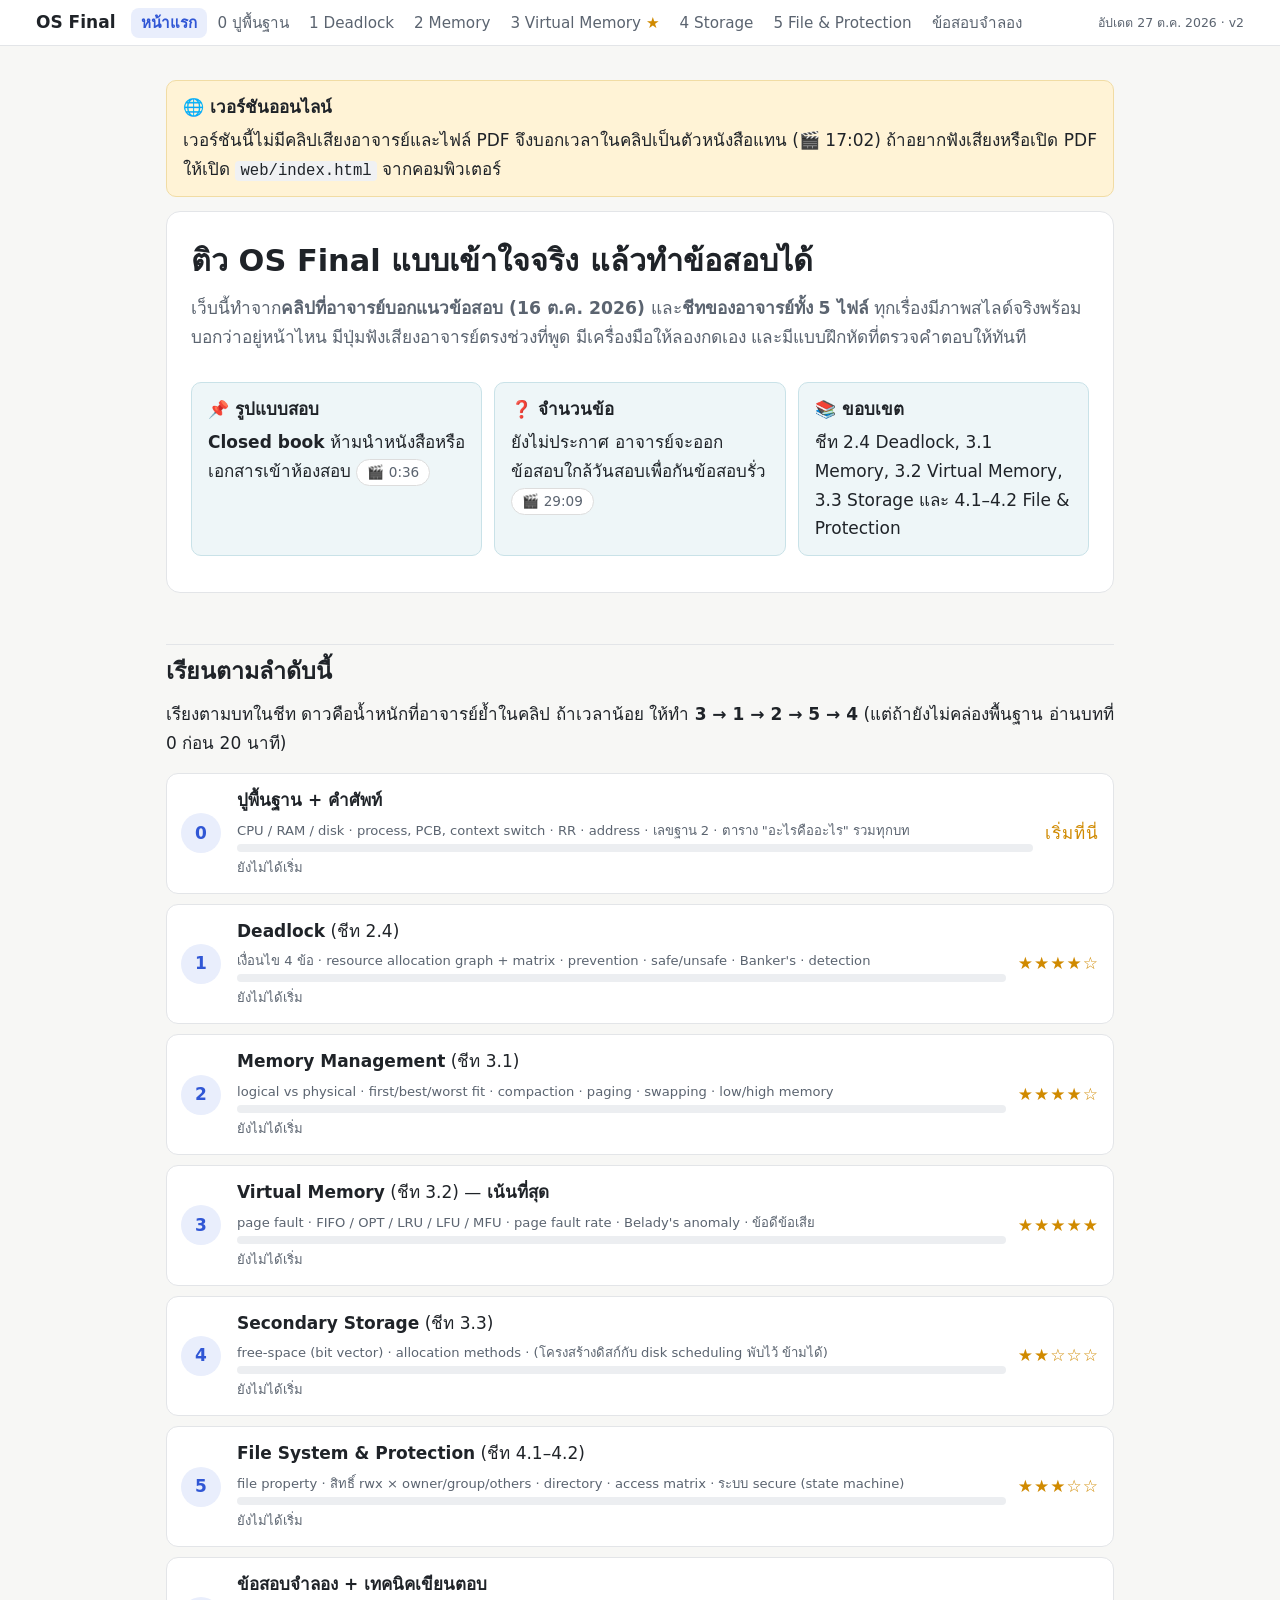
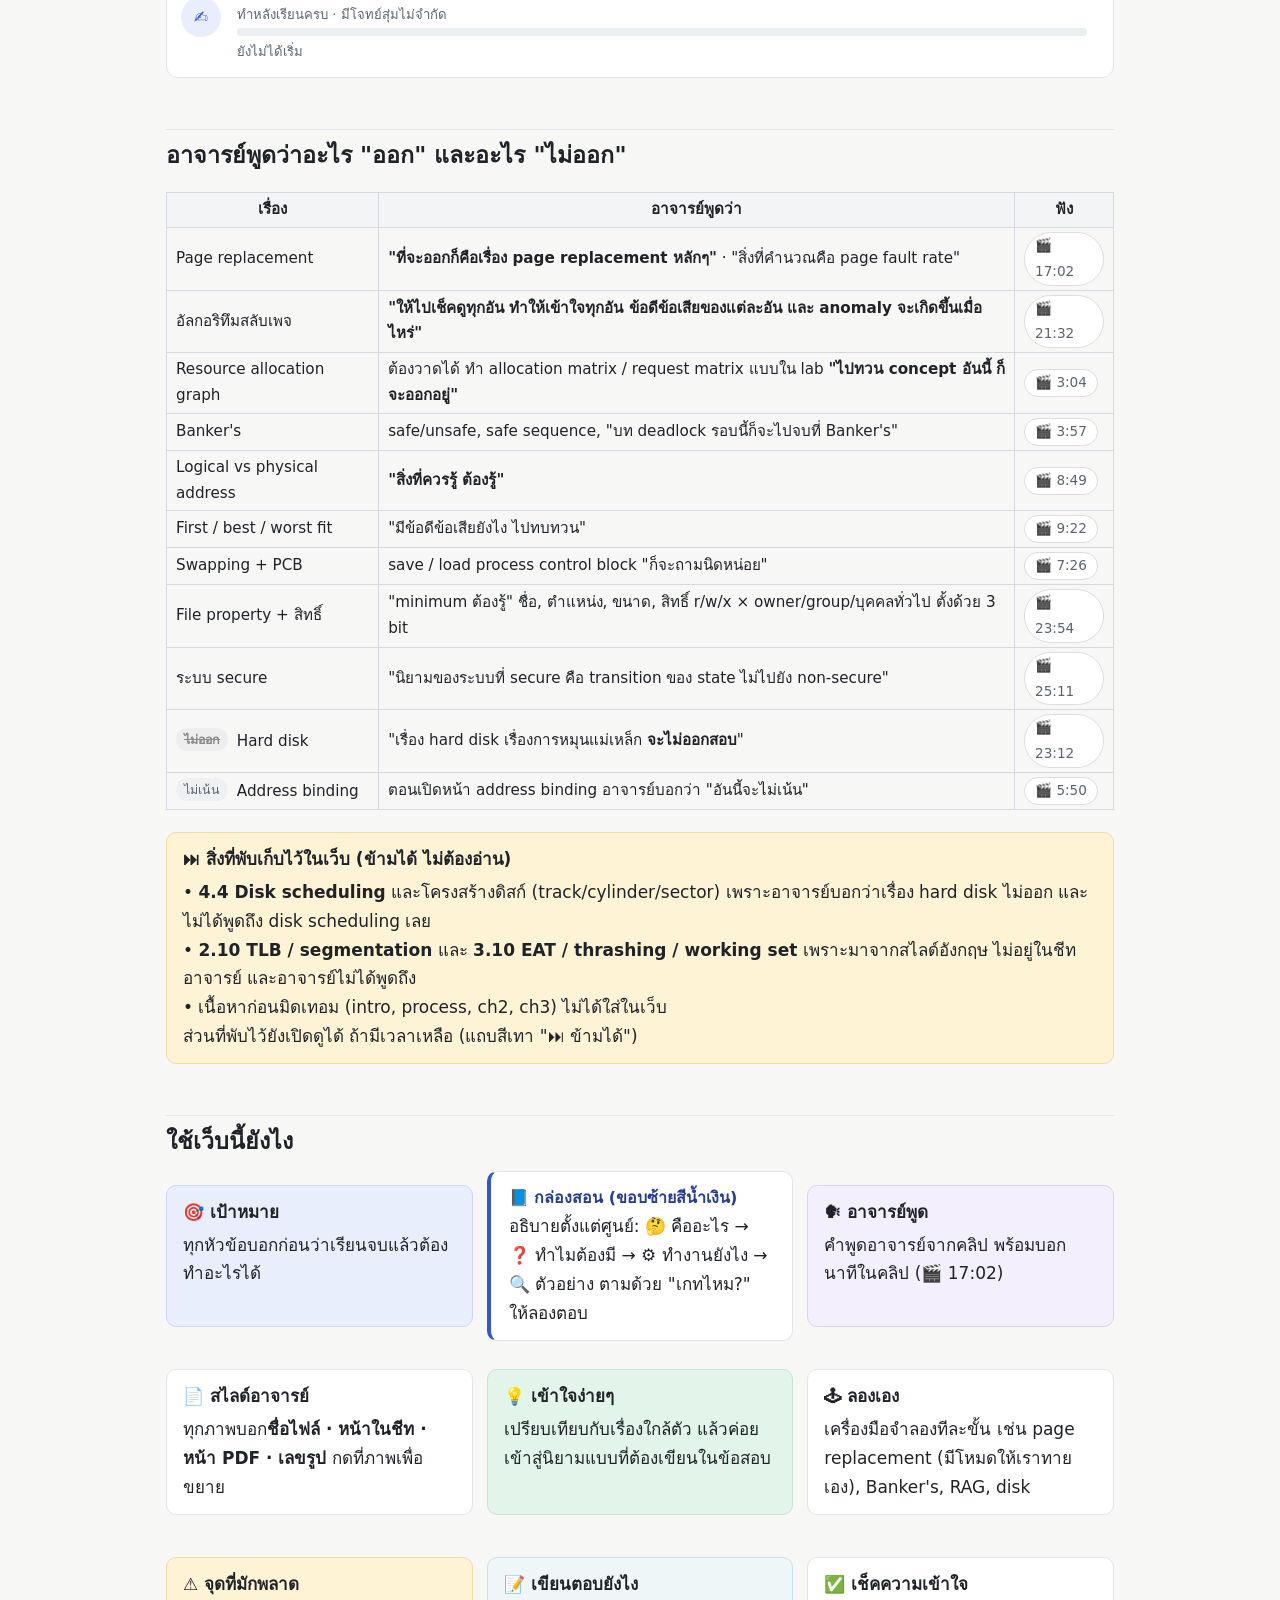
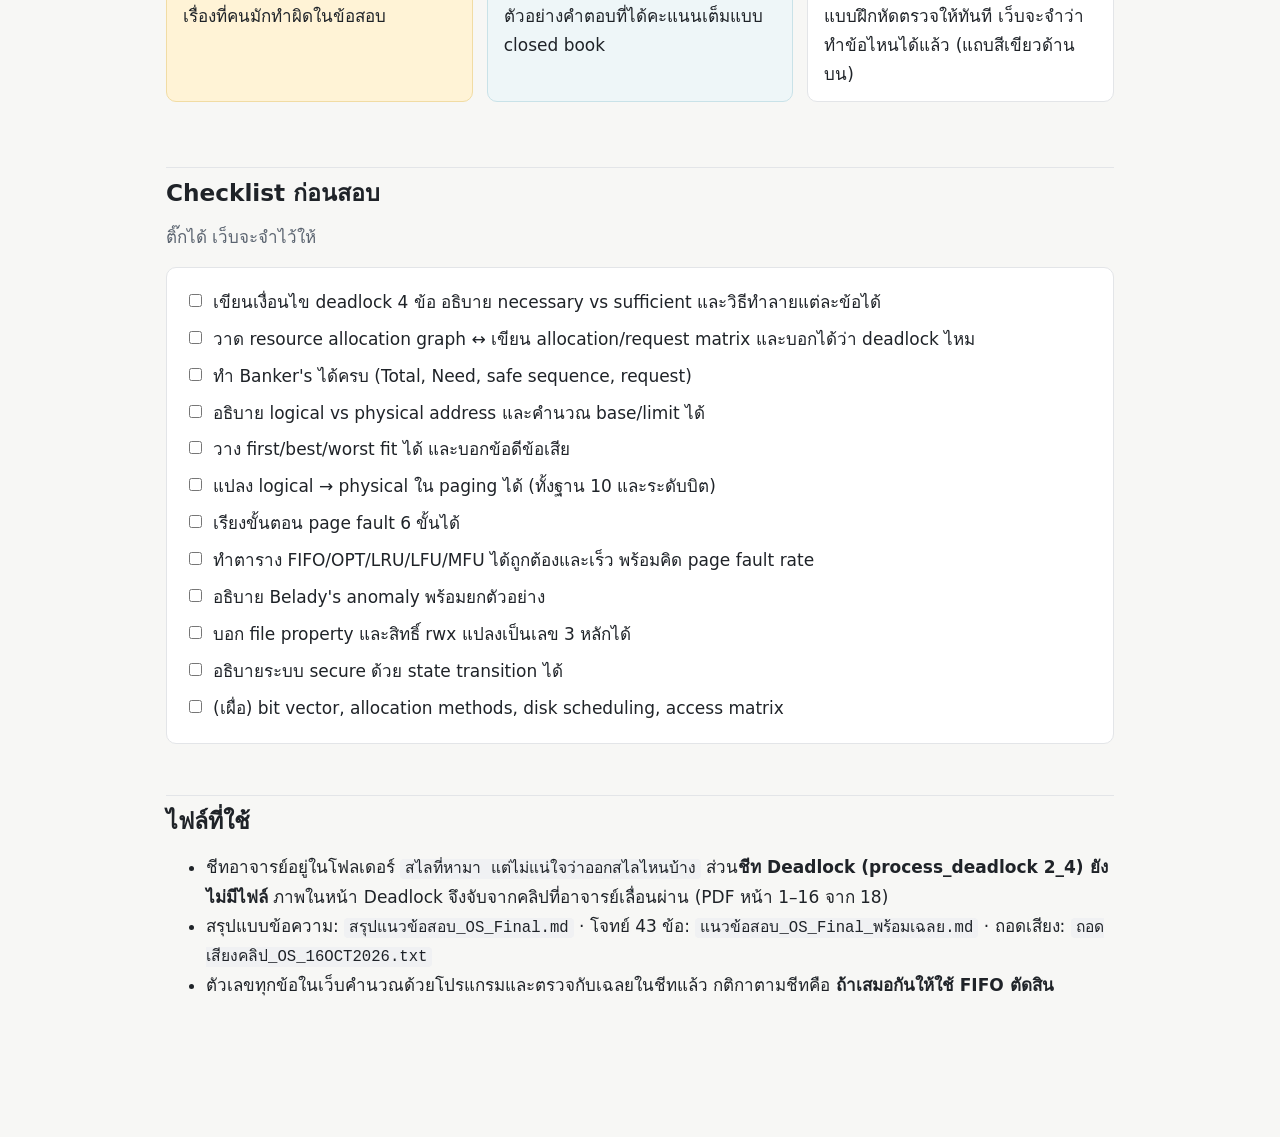
==== commit 4a84b2b5: "Fold topics the instructor ruled out or never covered Disk structure and disk scheduling (hard-disk " ====
--- a/index.html
+++ b/index.html
@@ -4,7 +4,7 @@
 <meta charset="utf-8">
 <meta name="viewport" content="width=device-width, initial-scale=1">
 <title>ติว OS Final — หน้าแรก</title>
-<link rel="stylesheet" href="assets/style.css?v=20261027">
+<link rel="stylesheet" href="assets/style.css?v=2026102702">
 </head>
 <body>
 <div class="wrap single">
@@ -40,7 +40,7 @@
       <div class="progress" data-progress="vm"><i></i></div><span class="w ptxt"></span></span>
     <span class="stars">★★★★★</span></a>
   <a class="step" href="storage.html"><span class="n">4</span>
-    <span><b>Secondary Storage</b> (ชีท 3.3)<br><span class="w">free-space (bit vector) · allocation methods · disk scheduling (ไม่ได้พูดในคลิป) · โครงสร้างดิสก์ไม่ออก</span>
+    <span><b>Secondary Storage</b> (ชีท 3.3)<br><span class="w">free-space (bit vector) · allocation methods · (โครงสร้างดิสก์กับ disk scheduling พับไว้ ข้ามได้)</span>
       <div class="progress" data-progress="storage"><i></i></div><span class="w ptxt"></span></span>
     <span class="stars">★★☆☆☆</span></a>
   <a class="step" href="file.html"><span class="n">5</span>
@@ -67,8 +67,14 @@
   <tr><td>File property + สิทธิ์</td><td>"minimum ต้องรู้" ชื่อ, ตำแหน่ง, ขนาด, สิทธิ์ r/w/x × owner/group/บุคคลทั่วไป ตั้งด้วย 3 bit</td><td><button class="ts" data-ts="1434"></button></td></tr>
   <tr><td>ระบบ secure</td><td>"นิยามของระบบที่ secure คือ transition ของ state ไม่ไปยัง non-secure"</td><td><button class="ts" data-ts="1511"></button></td></tr>
   <tr><td><span class="tag no">ไม่ออก</span> Hard disk</td><td>"เรื่อง hard disk เรื่องการหมุนแม่เหล็ก <b>จะไม่ออกสอบ</b>"</td><td><button class="ts" data-ts="1392"></button></td></tr>
+  <tr><td><span class="tag">ไม่เน้น</span> Address binding</td><td>ตอนเปิดหน้า address binding อาจารย์บอกว่า "อันนี้จะไม่เน้น"</td><td><button class="ts" data-ts="350"></button></td></tr>
 </table>
 </div>
+<div class="box trap"><span class="t">⏭ สิ่งที่พับเก็บไว้ในเว็บ (ข้ามได้ ไม่ต้องอ่าน)</span>
+• <b>4.4 Disk scheduling</b> และโครงสร้างดิสก์ (track/cylinder/sector) เพราะอาจารย์บอกว่าเรื่อง hard disk ไม่ออก และไม่ได้พูดถึง disk scheduling เลย
+<br>• <b>2.10 TLB / segmentation</b> และ <b>3.10 EAT / thrashing / working set</b> เพราะมาจากสไลด์อังกฤษ ไม่อยู่ในชีทอาจารย์ และอาจารย์ไม่ได้พูดถึง
+<br>• เนื้อหาก่อนมิดเทอม (intro, process, ch2, ch3) ไม่ได้ใส่ในเว็บ
+<br>ส่วนที่พับไว้ยังเปิดดูได้ ถ้ามีเวลาเหลือ (แถบสีเทา "⏭ ข้ามได้")</div>
 
 <h2>ใช้เว็บนี้ยังไง</h2>
 <div class="grid2">
@@ -109,8 +115,8 @@
 
 </main>
 </div>
-<script src="assets/core.js?v=20261027"></script>
-<script src="assets/ui.js?v=20261027"></script>
-<script src="assets/widgets.js?v=20261027"></script>
+<script src="assets/core.js?v=2026102702"></script>
+<script src="assets/ui.js?v=2026102702"></script>
+<script src="assets/widgets.js?v=2026102702"></script>
 </body>
 </html>
--- a/assets/style.css
+++ b/assets/style.css
@@ -202,3 +202,8 @@
 .flow i { color: var(--muted); font-style: normal; }
 
 .topbar .ver { margin-left: auto; padding-left: 12px; font-size: .78rem; color: var(--muted); white-space: nowrap; }
+
+details.skip { border: 1px dashed #c9ced6; border-radius: var(--radius); background: #f4f5f7; margin: 12px 0; padding: 0 14px; }
+details.skip > summary { cursor: pointer; padding: 10px 0; color: var(--muted); font-weight: 600; }
+details.skip[open] { background: #fff; padding-bottom: 10px; }
+.tag.skip { background: #e4e7ec; color: #555; }
